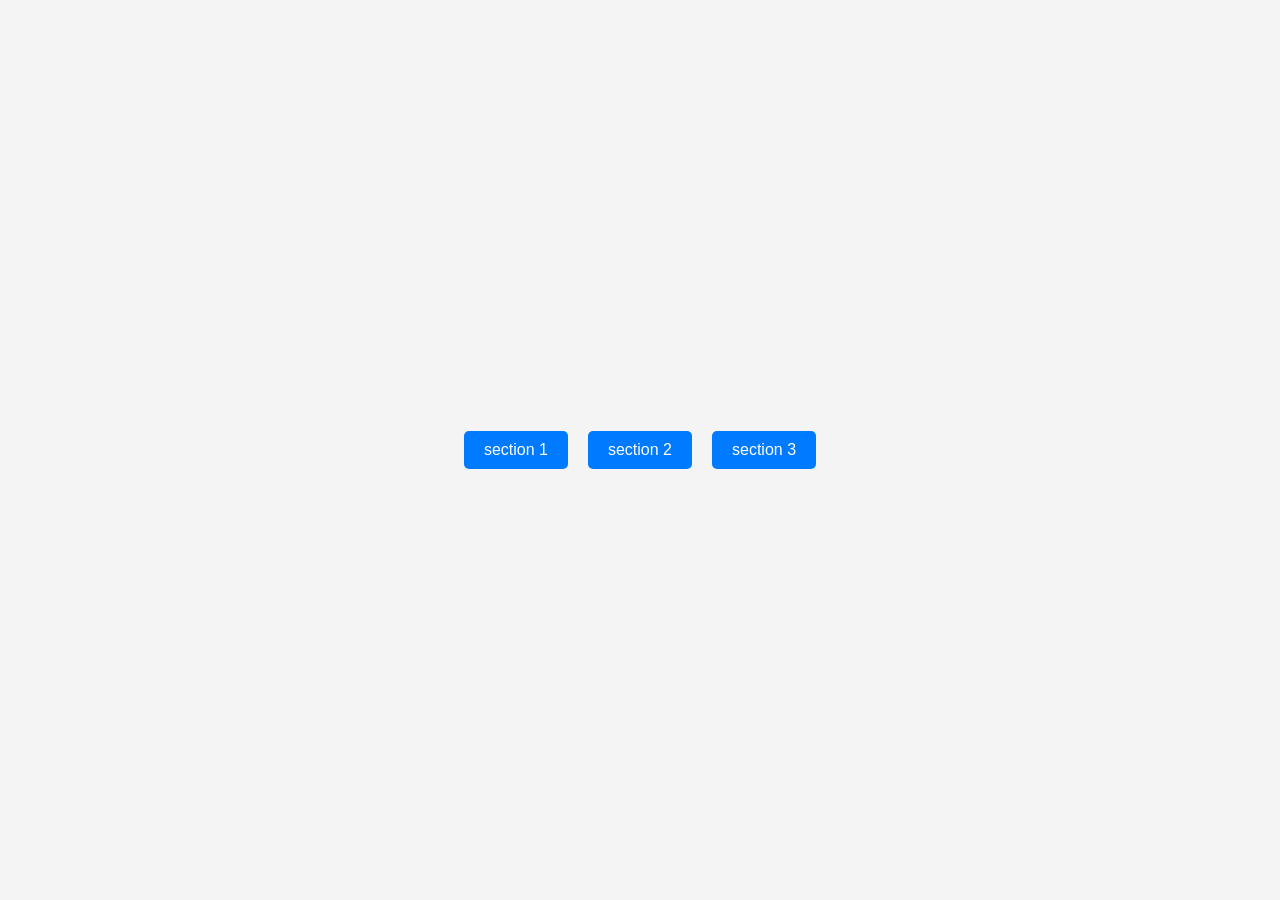
==== index.html @ 98727096 "add" ====
<!DOCTYPE html>
<html lang="en">
<head>
    <meta charset="UTF-8">
    <meta name="viewport" content="width=device-width, initial-scale=1.0">
    <style>
        body {
            font-family: Arial, sans-serif;
            background-color: #f4f4f4;
            display: flex;
            flex-direction: row;
            align-items: center;
            justify-content: center;
            height: 100vh;
            margin: 0;
        }
        section {
            margin: 10px;
        }
        button {
            padding: 10px 20px;
            font-size: 16px;
            cursor: pointer;
            border: none;
            background-color: #007BFF;
            color: white;
            border-radius: 5px;
        }
        button a {
            color: white;
            text-decoration: none;
        }
        button:hover {
            background-color: #0056b3;
        }
    </style>
    <title>Document</title>
</head>
<body>
    <section>
        <button><a href="./student1/dashboard.html">section 1</a></button>
    </section>
    <section>
        <button><a href="./student2/home.html">section 2</a></button>   
    </section>
    <section>
        <button><a href="./student3/api.html">section 3</a></button>
    </section>
    
</body>
</html>
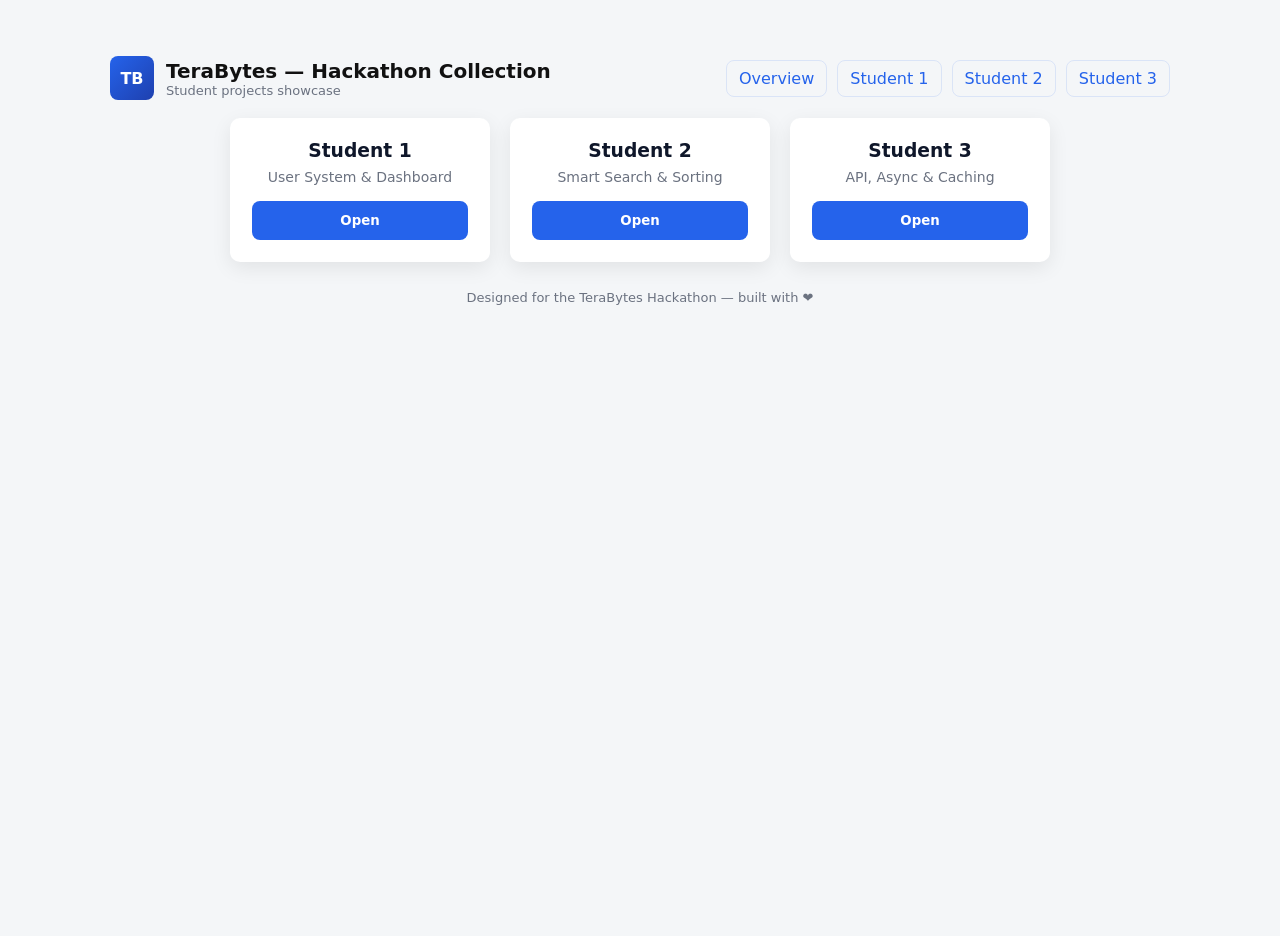
==== commit 909db1a2: "solved" ====
--- a/index.html
+++ b/index.html
@@ -1,51 +1,56 @@
 <!DOCTYPE html>
 <html lang="en">
 <head>
-    <meta charset="UTF-8">
-    <meta name="viewport" content="width=device-width, initial-scale=1.0">
-    <style>
-        body {
-            font-family: Arial, sans-serif;
-            background-color: #f4f4f4;
-            display: flex;
-            flex-direction: row;
-            align-items: center;
-            justify-content: center;
-            height: 100vh;
-            margin: 0;
-        }
-        section {
-            margin: 10px;
-        }
-        button {
-            padding: 10px 20px;
-            font-size: 16px;
-            cursor: pointer;
-            border: none;
-            background-color: #007BFF;
-            color: white;
-            border-radius: 5px;
-        }
-        button a {
-            color: white;
-            text-decoration: none;
-        }
-        button:hover {
-            background-color: #0056b3;
-        }
-    </style>
-    <title>Document</title>
+  <meta charset="UTF-8" />
+  <meta name="viewport" content="width=device-width, initial-scale=1.0" />
+  <title>Hackathon Dashboard</title>
+  <link rel="stylesheet" href="styles.css" />
 </head>
+
 <body>
-    <section>
-        <button><a href="./student1/dashboard.html">section 1</a></button>
-    </section>
-    <section>
-        <button><a href="./student2/home.html">section 2</a></button>   
-    </section>
-    <section>
-        <button><a href="./student3/api.html">section 3</a></button>
-    </section>
-    
+  <div class="container">
+    <header class="header">
+      <div class="brand">
+        <div class="logo">TB</div>
+        <div>
+          <div class="title">TeraBytes — Hackathon Collection</div>
+          <div class="tagline">Student projects showcase</div>
+        </div>
+      </div>
+
+      <nav class="nav">
+        <a href="#">Overview</a>
+        <a href="./student1/dashboard.html">Student 1</a>
+        <a href="./student2/home.html">Student 2</a>
+        <a href="./student3/api.html">Student 3</a>
+      </nav>
+    </header>
+
+    <main>
+      <div class="dashboard">
+        <div class="card">
+          <h3>Student 1</h3>
+          <p>User System & Dashboard</p>
+          <button class="btn" onclick="location.href='./student1/dashboard.html'">Open</button>
+        </div>
+
+        <div class="card">
+          <h3>Student 2</h3>
+          <p>Smart Search & Sorting</p>
+          <button class="btn" onclick="location.href='./student2/home.html'">Open</button>
+        </div>
+
+        <div class="card">
+          <h3>Student 3</h3>
+          <p>API, Async & Caching</p>
+          <button class="btn" onclick="location.href='./student3/api.html'">Open</button>
+        </div>
+      </div>
+    </main>
+
+    <footer class="footer">
+      Designed for the TeraBytes Hackathon — built with ❤️
+    </footer>
+  </div>
 </body>
-</html>+</html>
--- a/styles.css
+++ b/styles.css
@@ -0,0 +1,165 @@
+/* Shared site styles */
+:root {
+  --bg: #f4f6f8;
+  --card: #ffffff;
+  --accent: #2563eb;
+  --accent-dark: #1e40af;
+  --muted: #6b7280;
+  --radius: 10px;
+  --shadow: 0 6px 20px rgba(3, 7, 18, 0.08);
+}
+
+* {
+  box-sizing: border-box;
+  font-family: Inter, system-ui, -apple-system, "Segoe UI", Roboto,
+    "Helvetica Neue", Arial;
+}
+html,
+body {
+  height: 100%;
+  margin: 0;
+  background: var(--bg);
+  color: #111;
+}
+
+.container {
+  max-width: 1100px;
+  margin: 36px auto;
+  padding: 20px;
+}
+.header {
+  display: flex;
+  justify-content: space-between;
+  align-items: center;
+  gap: 12px;
+  margin-bottom: 18px;
+}
+.brand {
+  display: flex;
+  align-items: center;
+  gap: 12px;
+}
+.brand .logo {
+  width: 44px;
+  height: 44px;
+  border-radius: 8px;
+  background: linear-gradient(135deg, var(--accent), var(--accent-dark));
+  display: flex;
+  align-items: center;
+  justify-content: center;
+  color: white;
+  font-weight: 700;
+}
+.title {
+  font-size: 20px;
+  font-weight: 700;
+}
+.tagline {
+  color: var(--muted);
+  font-size: 13px;
+}
+
+.nav {
+  display: flex;
+  gap: 10px;
+}
+.nav a {
+  padding: 8px 12px;
+  border-radius: 8px;
+  text-decoration: none;
+  color: var(--accent);
+  border: 1px solid rgba(37, 99, 235, 0.12);
+}
+
+.footer {
+  margin-top: 28px;
+  color: var(--muted);
+  font-size: 13px;
+  text-align: center;
+}
+
+.dashboard {
+  display: flex;
+  gap: 20px;
+  flex-wrap: wrap;
+  justify-content: center;
+}
+.card {
+  background: var(--card);
+  padding: 22px;
+  border-radius: var(--radius);
+  width: 260px;
+  text-align: center;
+  box-shadow: var(--shadow);
+  transition: transform 0.18s ease, box-shadow 0.18s ease;
+}
+.card:hover {
+  transform: translateY(-6px);
+  box-shadow: 0 12px 30px rgba(3, 7, 18, 0.12);
+}
+.card h3 {
+  margin: 0 0 8px;
+  color: #0f172a;
+}
+.card p {
+  margin: 0 0 16px;
+  color: var(--muted);
+  font-size: 14px;
+}
+.card .btn {
+  background: var(--accent);
+  color: white;
+  border: none;
+  padding: 12px 14px;
+  border-radius: 8px;
+  cursor: pointer;
+  width: 100%;
+  font-weight: 600;
+}
+.card .btn:hover {
+  background: var(--accent-dark);
+}
+
+/* global button helper */
+.btn {
+  background: var(--accent);
+  color: white;
+  border: none;
+  padding: 10px 12px;
+  border-radius: 8px;
+  cursor: pointer;
+  font-weight: 600;
+}
+.btn:hover {
+  background: var(--accent-dark);
+}
+
+/* page header for student pages */
+.page-header {
+  display: flex;
+  align-items: center;
+  justify-content: space-between;
+  gap: 12px;
+  margin-bottom: 18px;
+}
+.back-btn {
+  background: transparent;
+  border: 1px solid rgba(0, 0, 0, 0.06);
+  padding: 8px 12px;
+  border-radius: 8px;
+  color: #111;
+  text-decoration: none;
+}
+
+/* responsive */
+@media (max-width: 768px) {
+  .card {
+    width: 45%;
+  }
+}
+@media (max-width: 480px) {
+  .card {
+    width: 100%;
+    max-width: 360px;
+  }
+}
